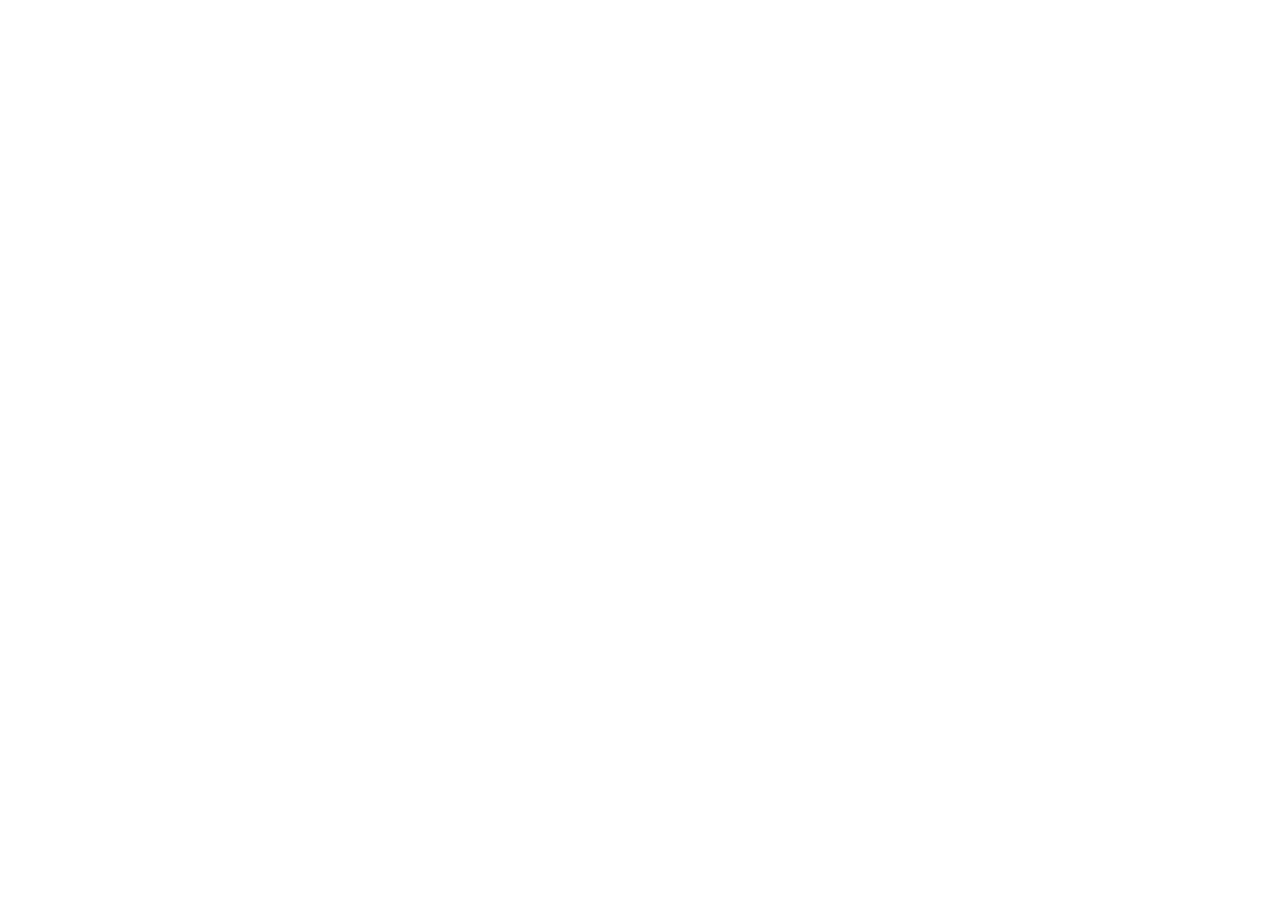
==== index.html @ 296b2160 "create index html, css and js file" ====
<!DOCTYPE html>
<html lang="en">
<head>
  <meta charset="UTF-8">
  <meta name="viewport" content="width=device-width, initial-scale=1.0">
  <title>Profile card</title>
</head>
<body>
  
</body>
</html>
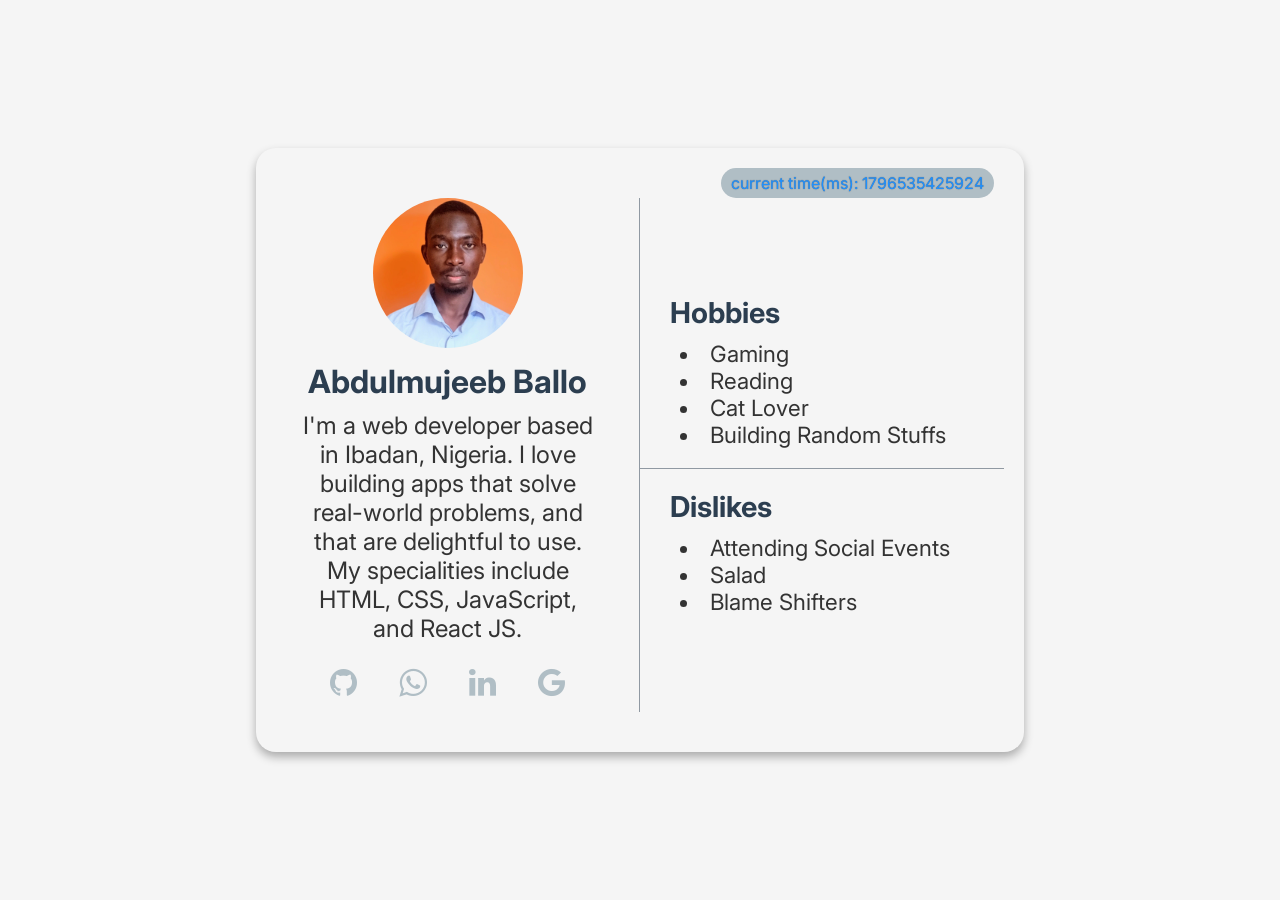
==== commit 02a48100: "done creating profile card" ====
--- a/index.html
+++ b/index.html
@@ -3,9 +3,69 @@
 <head>
   <meta charset="UTF-8">
   <meta name="viewport" content="width=device-width, initial-scale=1.0">
+  <link rel="stylesheet" href="./index.css">
+  <link rel="preconnect" href="https://fonts.googleapis.com">
+  <link rel="preconnect" href="https://fonts.gstatic.com" crossorigin>
+  <link href="https://fonts.googleapis.com/css2?family=Inter:ital,opsz,wght@0,14..32,100..900;1,14..32,100..900&display=swap" rel="stylesheet">
+  <link rel="stylesheet" href="https://maxcdn.bootstrapcdn.com/font-awesome/4.7.0/css/font-awesome.min.css">
   <title>Profile card</title>
 </head>
 <body>
+  <article class="profile-card" data-testid="test-profile-card">
+    <div class="left">
+      <figure>
+        <img src="./amob.jpeg" alt="My caption image" class="user-avatar" data-testid="test-user-avatar">
+      </figure>
   
+      <p class="user-time" id="time" data-testid="test-user-time">current time(ms): </p>
+  
+      <h2 class="user-name" data-testid="test-user-name" aria-label="Name">Abdulmujeeb Ballo</h2>
+
+      <p class="user-bio" data-testid="test-user-bio">
+        I'm a web developer based in Ibadan, Nigeria. I love building apps that solve real-world problems, and that are delightful to use. My specialities include HTML, CSS, JavaScript, and React JS.
+      </p>
+
+      <!-- social links -->
+      <ul class="user-social-links" data-testid="test-user-social-links">
+        <li class="user-social" data-testid="test-user-social-github">
+          <a href="https://github.com/AMOB-Kahuna" target="_blank" rel="noopener noreferrer"><i class="fa fa-github" aria-hidden="true"></i></a>
+        </li>
+        <li class="user-social" data-testid="test-user-social-whatsapp">
+          <a href="https://wa.me/2347017802979" target="_blank" rel="noopener noreferrer"><i class="fa fa-whatsapp" aria-hidden="true"></i></a>
+        </li>
+        <li class="user-social" data-testid="test-user-social-linkedin">
+          <a href="https://www.linkedin.com/in/abdulmujeeb-ballo-763611251" target="_blank" rel="noopener noreferrer"><i class="fa fa-linkedin" aria-hidden="true"></i></a>
+        </li>
+        <li class="user-social" data-testid="test-user-social-email">
+          <a href="mailto:balloabdulmujeeb42@gmail.com" target="_blank" rel="noopener noreferrer"><i class="fa fa-google" aria-hidden="true"></i></a>
+        </li>
+      </ul>
+    </div>
+
+    <div class="right">
+      <!-- hobbies -->
+      <section class="user-hobbies" data-testid="test-user-hobbies">
+        <h3>Hobbies</h3>
+        <ul role="list">
+          <li>Gaming</li>
+          <li>Reading</li>
+          <li>Cat Lover</li>
+          <li>Building Random Stuffs</li>
+        </ul>
+      </section>
+  
+      <!-- dislikes -->
+      <section class="user-dislikes" data-testid="test-user-dislikes">
+        <h3>Dislikes</h3>
+        <ul role="list">
+          <li>Attending Social Events</li>
+          <li>Salad</li>
+          <li>Blame Shifters</li>
+        </ul>
+      </section>
+    </div>
+  </article>
+
+  <script src="./index.js"></script>
 </body>
 </html>
--- a/index.css
+++ b/index.css
@@ -0,0 +1,182 @@
+* {
+  margin: 0;
+  padding: 0;
+  box-sizing: border-box;
+}
+
+body {
+  text-align: center;
+  font-family: 'Inter', sans-serif;
+  background-color: #f5f5f5;
+  margin: 20px 0;
+  color: #333;
+  display: flex;
+  flex-direction: column;
+  height: 100vh;
+  justify-content: center;
+}
+
+.profile-card {
+  width: 90%;
+  height: fit-content;
+  padding: 50px 20px 40px;
+  margin: 20px auto;
+  box-shadow: 0px 5px 10px rgba(0, 0, 0, 0.3);
+  border-radius: 20px;
+  position: relative;
+  display: flex;
+  flex-direction: column;
+}
+
+.left {
+  display: flex;
+  flex-direction: column;
+  align-items: center;
+  gap: 10px;
+  border-bottom: 1px solid rgba(44, 62, 80, 0.5);
+  padding-bottom: 20px;
+  margin-bottom: 20px;
+}
+
+.user-avatar {
+  width: 150px;
+  border-radius: 50%;
+}
+
+.user-time {
+  position: absolute;
+  top: 0;
+  right: 0;
+  margin: 10px 20px 0 0;
+  background-color: #b0bec5;
+  color: #1e90ff;
+  text-shadow: 0px 0px 1px rgba(51, 51, 51, 0.7);
+  padding: 5px 10px;
+  border-radius: 20px;
+}
+
+.user-name {
+  font-size: 1.5rem;
+  font-weight: 700;
+  color: #2c3e50;
+}
+
+.user-bio {
+  font-size: 1rem;
+}
+
+.user-social-links {
+  list-style-type: none;
+  display: flex;
+  width: 100%;
+  padding: 10px 20px;
+  justify-content: space-between;
+  font-size: 1.5rem;
+}
+
+.user-social > a {
+  color: #b0bec5;
+}
+
+.user-social > a:hover {
+  color: #1e90ff;
+}
+
+.user-social > a:focus {
+  color: #1e90ff;
+}
+
+section > ul > li {
+  list-style-position: inside;
+}
+
+section {
+  text-align: left;
+}
+
+section > h3 {
+  color: #2c3e50;
+  margin-bottom: 10px;
+}
+
+section > ul {
+  padding: 0 10px;
+}
+
+.right {
+  display: flex;
+  flex-direction: column;
+  gap: 20px;
+}
+
+@media(min-width: 768px) {
+
+  body {
+    margin: 0;
+  }
+
+  .profile-card {
+    flex-direction: row;
+  }
+
+  .left {
+    width: 50%;
+    margin: 0;
+    padding: 0;
+    border: none;
+    border-right: 1px solid rgba(44, 62, 80, 0.5);
+    padding-right: 20px;
+  }
+
+  .right {
+    width: 50%;
+    justify-content: center;
+  }
+
+  .right section:first-child {
+    padding-bottom: 20px;
+    border-bottom: 1px solid rgba(44, 62, 80, 0.5);
+  }
+
+  section {
+    padding-left: 30px;
+  }
+
+  .user-time {
+    margin: 20px 30px 0 0;
+  }
+
+  .user-bio {
+    padding: 0 20px;
+  }
+
+  .user-social-links {
+    width: 80%;
+  }
+}
+
+@media (min-width: 1280px) {
+  .profile-card {
+    width: 60%;
+  }
+
+  .user-name {
+    font-size: 2rem;
+  }
+
+  .user-bio {
+    font-size: 1.5rem;
+  }
+
+  .user-social-links {
+    font-size: 2rem;
+  }
+
+  section > h3 {
+    font-size: 1.8rem;
+  }
+
+  section > ul {
+    font-size: 1.4rem;
+  }
+}
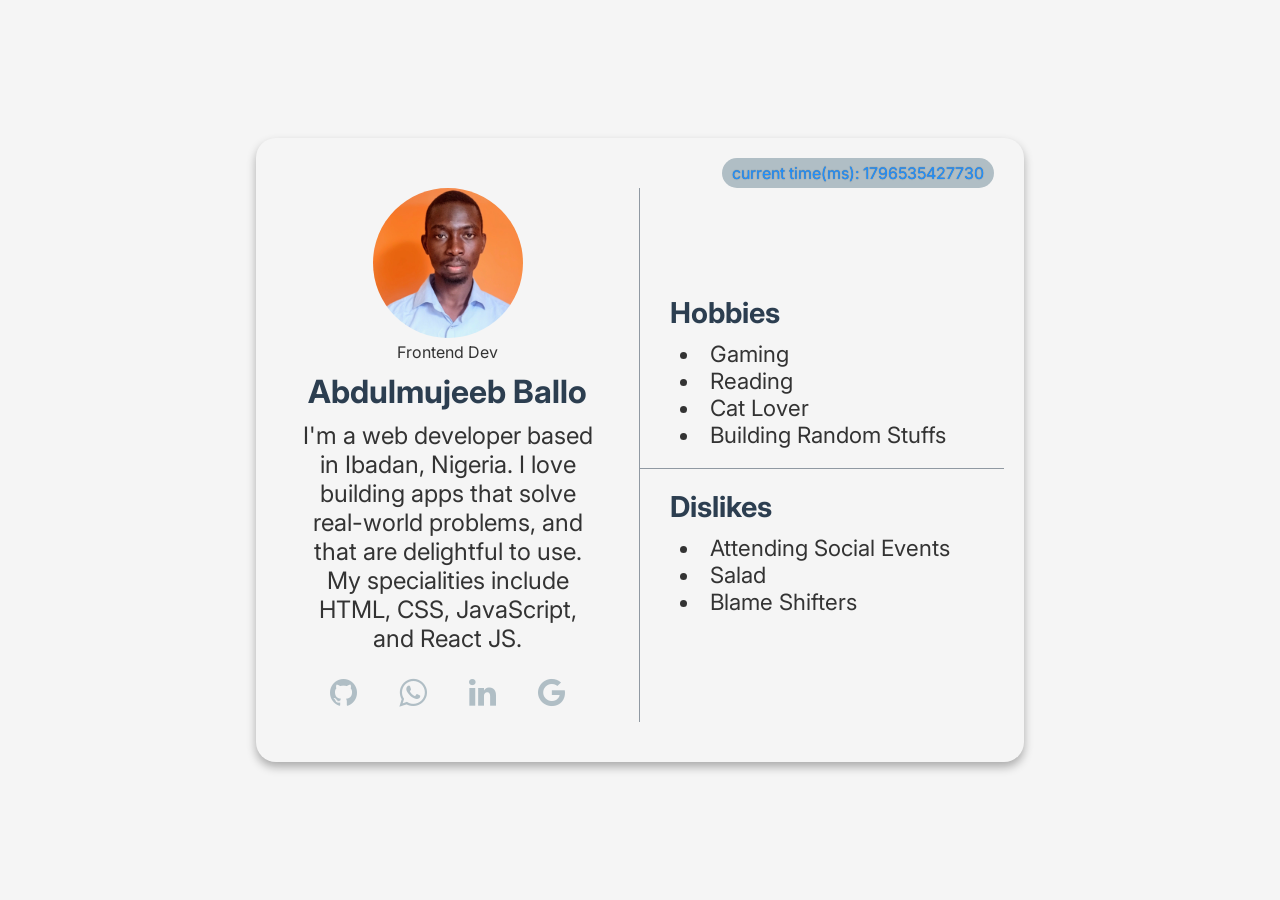
==== commit dd8e786e: "Add caption to avatar" ====
--- a/index.html
+++ b/index.html
@@ -15,6 +15,9 @@
     <div class="left">
       <figure>
         <img src="./amob.jpeg" alt="My caption image" class="user-avatar" data-testid="test-user-avatar">
+        <figcaption>
+          Frontend Dev
+        </figcaption>
       </figure>
   
       <p class="user-time" id="time" data-testid="test-user-time">current time(ms): </p>
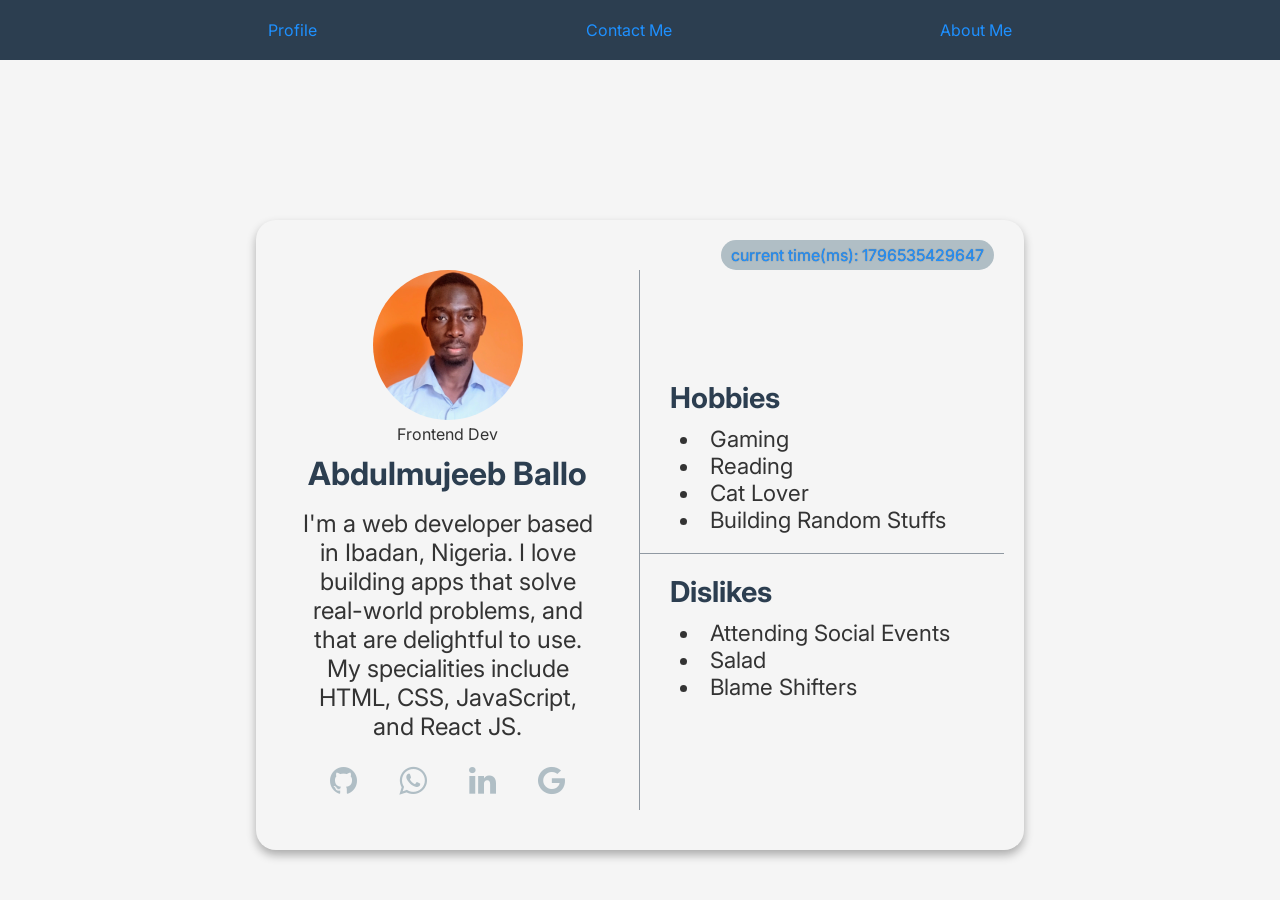
==== commit cbb35fa5: "task completed" ====
--- a/index.html
+++ b/index.html
@@ -11,6 +11,13 @@
   <title>Profile card</title>
 </head>
 <body>
+
+  <nav class="nav">
+    <li><a href="./index.html" id="nav-link">Profile</a></li>
+    <li><a href="./contact.html">Contact Me</a></li>
+    <li><a href="./about.html">About Me</a></li>
+  </nav>
+
   <article class="profile-card" data-testid="test-profile-card">
     <div class="left">
       <figure>
--- a/index.css
+++ b/index.css
@@ -8,12 +8,25 @@
   text-align: center;
   font-family: 'Inter', sans-serif;
   background-color: #f5f5f5;
-  margin: 20px 0;
   color: #333;
-  display: flex;
-  flex-direction: column;
   height: 100vh;
-  justify-content: center;
+}
+
+.nav {
+  display: flex;
+  width: 100vw;
+  justify-content: space-evenly;
+  padding: 20px 0;
+  background-color: #2c3e50;
+}
+
+.nav > li {
+  list-style-type: none;
+}
+
+.nav > li > a {
+  text-decoration: none;
+  color: #1e90ff;
 }
 
 .profile-card {
@@ -109,6 +122,124 @@
   gap: 20px;
 }
 
+.contact-main{
+  width: 90%;
+  background-color: #fff;
+  padding: 20px;
+  border-radius: 20px;
+  display: flex;
+  flex-direction: column;
+  gap: 1.5rem;
+  margin: 20px auto;
+  box-shadow: 0px 5px 10px rgba(0, 0, 0, 0.3);
+  position: relative;
+}
+
+h1 {
+  font-weight: 500;
+}
+
+form,
+form > div {
+  display: flex;
+  flex-direction: column;
+  align-items: start;
+  width: 100%;
+}
+form > div {
+  margin-bottom: 20px;
+}
+
+form > input,
+form > div > input,
+form > label,
+form > div > label {
+  display: block;
+}
+
+form > div > label {
+  margin-bottom: 5px;
+}
+
+form > input,
+form > div > input {
+  width: 100%;
+  background-color: #b0bec5;
+  border: none;
+  border-radius: 10px;
+  font-size: 1rem;
+  padding: 10px;
+  /* margin-bottom: 20px; */
+}
+
+form > div > textarea {
+  width: 100%;
+  resize: none;
+  background-color: #b0bec5;
+  border: none;
+  border-radius: 10px;
+  font-size: 1rem;
+  padding: 10px;
+  /* margin-bottom: 20px; */
+  height: 150px;
+  font: inherit;
+}
+
+form > #send-mail-btn {
+  font: inherit;
+  width: fit-content;
+  margin: 0 auto 20px;
+  background-color: #2c3e50;
+  color: #b0bec5;
+  font-weight: 700;
+  transition: all 1s ease-in-out;
+}
+
+form > #send-mail-btn:hover,
+form > #send-mail-btn:focus {
+  background-color: #b0bec5;
+  color: #2c3e50;
+}
+
+form .error {
+  padding: 10px;
+  text-align: left;
+  font-size: .8rem;
+  font-weight: 600;
+  color: #ff0000;
+  background-color: rgba(255, 0, 0, 0.1);
+  border-radius: 10px;
+  margin: 10px 0;
+  display: none;
+}
+
+.success-message {
+  position: absolute;
+  top: 0;
+  right: 0;
+  left: 0;
+  width: fit-content;
+  padding: 10px 20px;
+  margin: 5px auto 0;
+  background-color: greenyellow;
+  color: green;
+  border-radius: 20px;
+  display: none;
+}
+
+h2 {
+  font-weight: 500;
+  margin-bottom: .4rem;
+}
+
+.about-main {
+  padding: 1rem .8rem;
+  display: flex;
+  flex-direction: column;
+  gap: 2rem;
+}
+
+
 @media(min-width: 768px) {
 
   body {
@@ -117,6 +248,7 @@
 
   .profile-card {
     flex-direction: row;
+    margin-top: 10rem;
   }
 
   .left {
@@ -153,9 +285,25 @@
   .user-social-links {
     width: 80%;
   }
+
+  .contact-main {
+    width: 60%;
+    margin-top: 8rem;
+  }
+
+  .about-main {
+    max-width: 75%;
+    margin: 0 auto;
+  }
 }
 
 @media (min-width: 1280px) {
+
+  .nav > li > a:hover {
+    text-decoration: underline;
+    color: #b0bec5;
+  }
+
   .profile-card {
     width: 60%;
   }
@@ -179,4 +327,19 @@
   section > ul {
     font-size: 1.4rem;
   }
+
+  .contact-main {
+    width: 40%;
+    margin-top: 5rem;
+  }
+
+  form > input,
+  form > div > input,
+  form > div > textarea {
+    padding: 20px;
+  }
+
+  .about-main {
+    padding: 2rem 15rem;
+  }
 }
